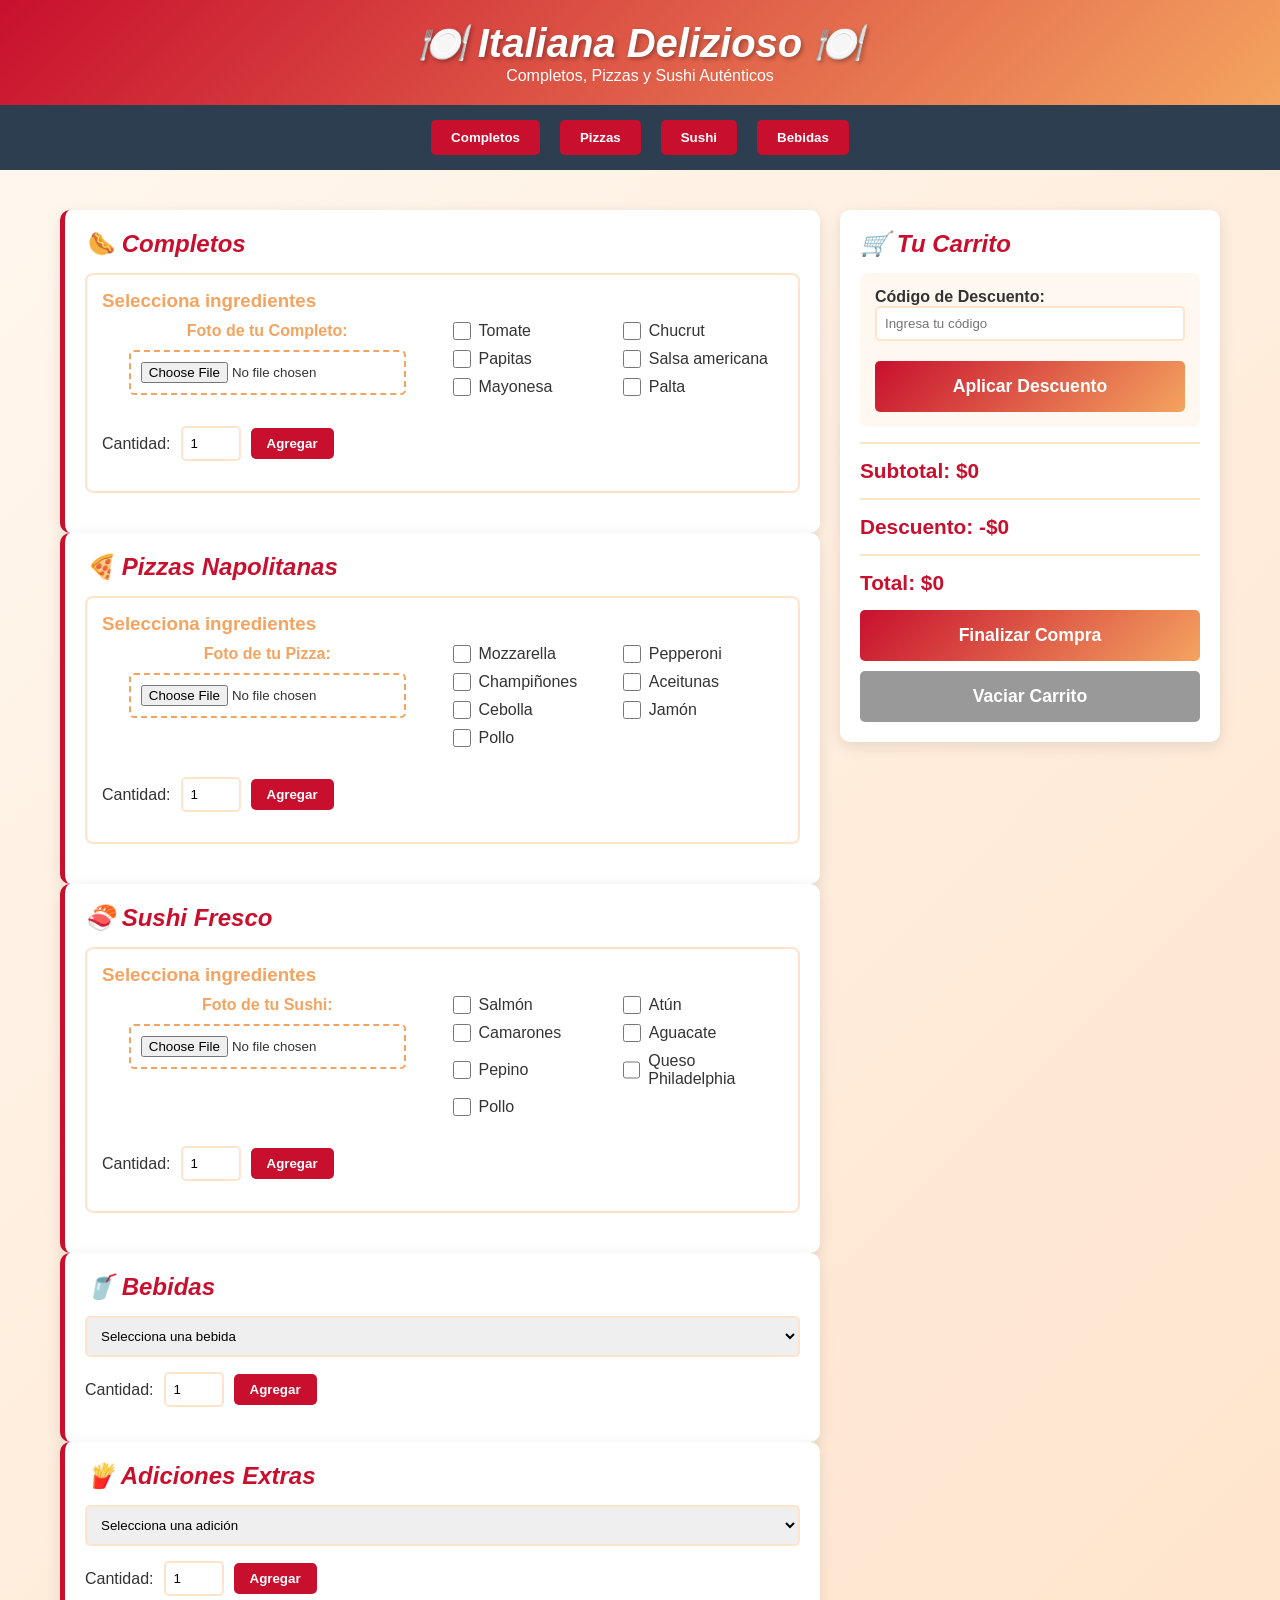
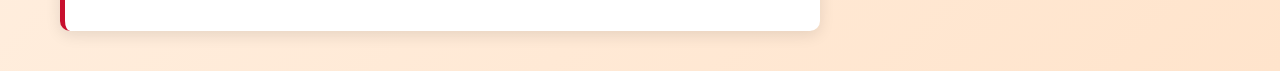
==== index.html @ aeb4a80a "agregue imagenes" ====
<!DOCTYPE html>
<html lang="es">
<head>
    <meta charset="UTF-8">
    <meta name="viewport" content="width=device-width, initial-scale=1.0">
    <title>La Triple Tentación - Completos, Pizzas y Sushi</title>
    <style>
        * {
            margin: 0;
            padding: 0;
            box-sizing: border-box;
        }
        body {
            font-family: 'Segoe UI', Tahoma, Geneva, Verdana, sans-serif;
            background: linear-gradient(135deg, #fff8f0 0%, #ffe4cc 100%);
            color: #333;
        }
        header {
            background: linear-gradient(135deg, #c8102e 0%, #f4a460 100%);
            padding: 20px;
            color: white;
            text-align: center;
            box-shadow: 0 4px 6px rgba(0,0,0,0.1);
        }
        header h1 {
            font-size: 2.5em;
            font-style: italic;
            text-shadow: 2px 2px 4px rgba(0,0,0,0.3);
        }
        nav {
            background: #2c3e50;
            padding: 15px;
            display: flex;
            justify-content: center;
            gap: 20px;
            flex-wrap: wrap;
        }
        nav button {
            background: #c8102e;
            color: white;
            border: none;
            padding: 10px 20px;
            border-radius: 5px;
            cursor: pointer;
            font-weight: bold;
            transition: all 0.3s;
        }
        nav button:hover {
            background: #f4a460;
            transform: scale(1.05);
        }
        main {
            display: grid;
            grid-template-columns: 2fr 1fr;
            max-width: 1200px;
            margin: 20px auto;
            gap: 20px;
            padding: 20px;
        }
        .section {
            background: white;
            border-radius: 10px;
            padding: 20px;
            box-shadow: 0 4px 15px rgba(0,0,0,0.1);
            border-left: 5px solid #c8102e;
        }
        .section h2 {
            color: #c8102e;
            margin-bottom: 15px;
            font-style: italic;
        }
        .product-group {
            margin-bottom: 20px;
            border: 2px solid #ffe4cc;
            padding: 15px;
            border-radius: 8px;
        }
        .product-group h3 {
            color: #f4a460;
            margin-bottom: 10px;
        }
        .product-content {
            display: grid;
            grid-template-columns: 1fr 1fr;
            gap: 20px;
            align-items: start;
            margin-bottom: 15px;
        }
        .product-photo {
            display: flex;
            flex-direction: column;
            align-items: center;
            gap: 10px;
        }
        .product-photo input[type="file"] {
            padding: 10px;
            border: 2px dashed #f4a460;
            border-radius: 5px;
            cursor: pointer;
        }
        .product-photo img {
            max-width: 100%;
            height: auto;
            border-radius: 8px;
            border: 2px solid #ffe4cc;
            display: none;
        }
        .product-photo img.preview-active {
            display: block;
        }
        .product-details {
            display: flex;
            flex-direction: column;
            gap: 15px;
        }
        .ingredients {
            display: grid;
            grid-template-columns: repeat(auto-fit, minmax(150px, 1fr));
            gap: 10px;
            margin-bottom: 15px;
        }
        .ingredient-item {
            display: flex;
            align-items: center;
            gap: 8px;
        }
        .ingredient-item input[type="checkbox"] {
            cursor: pointer;
            width: 18px;
            height: 18px;
        }
        .quantity-group {
            display: flex;
            align-items: center;
            gap: 10px;
            margin-bottom: 15px;
        }
        .quantity-group input {
            width: 60px;
            padding: 8px;
            border: 2px solid #ffe4cc;
            border-radius: 5px;
        }
        .quantity-group button {
            background: #c8102e;
            color: white;
            border: none;
            padding: 8px 16px;
            border-radius: 5px;
            cursor: pointer;
            font-weight: bold;
            transition: all 0.3s;
        }
        .quantity-group button:hover {
            background: #f4a460;
        }
        .cart {
            background: white;
            border-radius: 10px;
            padding: 20px;
            box-shadow: 0 4px 15px rgba(0,0,0,0.1);
            height: fit-content;
            position: sticky;
            top: 20px;
        }
        .cart h2 {
            color: #c8102e;
            margin-bottom: 15px;
            font-style: italic;
        }
        .cart-item {
            background: #f9f9f9;
            padding: 10px;
            margin-bottom: 10px;
            border-radius: 5px;
            border-left: 3px solid #f4a460;
            display: flex;
            justify-content: space-between;
            align-items: center;
        }
        .cart-total {
            font-size: 1.3em;
            font-weight: bold;
            color: #c8102e;
            margin: 15px 0;
            padding-top: 15px;
            border-top: 2px solid #ffe4cc;
        }
        .discount-section {
            background: #fff8f0;
            padding: 15px;
            border-radius: 8px;
            margin-bottom: 15px;
        }
        .discount-section input {
            width: 100%;
            padding: 8px;
            border: 2px solid #ffe4cc;
            border-radius: 5px;
            margin-bottom: 10px;
        }
        .beverage-select, .addon-select {
            width: 100%;
            padding: 10px;
            border: 2px solid #ffe4cc;
            border-radius: 5px;
            margin-bottom: 15px;
            cursor: pointer;
        }
        .checkout-btn {
            width: 100%;
            background: linear-gradient(135deg, #c8102e 0%, #f4a460 100%);
            color: white;
            border: none;
            padding: 15px;
            border-radius: 5px;
            font-size: 1.1em;
            font-weight: bold;
            cursor: pointer;
            transition: all 0.3s;
        }
        .checkout-btn:hover {
            transform: translateY(-2px);
            box-shadow: 0 6px 15px rgba(200, 16, 46, 0.3);
        }
        @media (max-width: 768px) {
            main {
                grid-template-columns: 1fr;
            }
            .cart {
                position: static;
            }
            header h1 {
                font-size: 1.8em;
            }
        }
    </style>
</head>
<body>
    <header>
        <h1>🍽️ Italiana Delizioso 🍽️</h1>
        <p>Completos, Pizzas y Sushi Auténticos</p>
    </header>

    <nav>
        <button onclick="scrollToSection('completos')">Completos</button>
        <button onclick="scrollToSection('pizzas')">Pizzas</button>
        <button onclick="scrollToSection('sushi')">Sushi</button>
        <button onclick="scrollToSection('bebidas')">Bebidas</button>
    </nav>

    <main>
        <div>
            <!-- COMPLETOS -->
            <div class="section" id="completos">
                <h2>🌭 Completos </h2>
                <div class="product-group">
                    <h3>Selecciona ingredientes</h3>
                    <div class="product-content">
                        <div class="product-photo">
                            <label for="photoCompletos" style="font-weight: bold; color: #f4a460;">Foto de tu Completo:</label>
                            <input type="file" id="photoCompletos" accept="image/*" onchange="previewImage(this, 'previewCompletos')">
                            <img id="previewCompletos" alt="Foto del completo">
                        </div>
                        <div class="product-details">
                            <div class="ingredients">
                                <label class="ingredient-item"><input type="checkbox"> Tomate</label>
                                <label class="ingredient-item"><input type="checkbox"> Chucrut</label>
                                <label class="ingredient-item"><input type="checkbox"> Papitas</label>
                                <label class="ingredient-item"><input type="checkbox"> Salsa americana</label>
                                <label class="ingredient-item"><input type="checkbox"> Mayonesa</label>
                                <label class="ingredient-item"><input type="checkbox"> Palta</label>
                            </div>
                        </div>
                    </div>
                    <div class="quantity-group">
                        <label>Cantidad:</label>
                        <input type="number" value="1" min="1">
                        <button onclick="addToCart('Completos')">Agregar</button>
                    </div>
                </div>
            </div>

            <!-- PIZZAS -->
            <div class="section" id="pizzas">
                <h2>🍕 Pizzas Napolitanas</h2>
                <div class="product-group">
                    <h3>Selecciona ingredientes</h3>
                    <div class="product-content">
                        <div class="product-photo">
                            <label for="photoPizzas" style="font-weight: bold; color: #f4a460;">Foto de tu Pizza:</label>
                            <input type="file" id="photoPizzas" accept="image/*" onchange="previewImage(this, 'previewPizzas')">
                            <img id="previewPizzas" alt="Foto de la pizza">
                        </div>
                        <div class="product-details">
                            <div class="ingredients">
                                <label class="ingredient-item"><input type="checkbox"> Mozzarella</label>
                                <label class="ingredient-item"><input type="checkbox"> Pepperoni</label>
                                <label class="ingredient-item"><input type="checkbox"> Champiñones</label>
                                <label class="ingredient-item"><input type="checkbox"> Aceitunas</label>
                                <label class="ingredient-item"><input type="checkbox"> Cebolla</label>
                                <label class="ingredient-item"><input type="checkbox"> Jamón</label>
                                <label class="ingredient-item"><input type="checkbox"> Pollo</label>
                            </div>
                        </div>
                    </div>
                    <div class="quantity-group">
                        <label>Cantidad:</label>
                        <input type="number" value="1" min="1">
                        <button onclick="addToCart('Pizzas')">Agregar</button>
                    </div>
                </div>
            </div>

            <!-- SUSHI -->
            <div class="section" id="sushi">
                <h2>🍣 Sushi Fresco</h2>
                <div class="product-group">
                    <h3>Selecciona ingredientes</h3>
                    <div class="product-content">
                        <div class="product-photo">
                            <label for="photoSushi" style="font-weight: bold; color: #f4a460;">Foto de tu Sushi:</label>
                            <input type="file" id="photoSushi" accept="image/*" onchange="previewImage(this, 'previewSushi')">
                            <img id="previewSushi" alt="Foto del sushi">
                        </div>
                        <div class="product-details">
                            <div class="ingredients">
                                <label class="ingredient-item"><input type="checkbox"> Salmón</label>
                                <label class="ingredient-item"><input type="checkbox"> Atún</label>
                                <label class="ingredient-item"><input type="checkbox"> Camarones</label>
                                <label class="ingredient-item"><input type="checkbox"> Aguacate</label>
                                <label class="ingredient-item"><input type="checkbox"> Pepino</label>
                                <label class="ingredient-item"><input type="checkbox"> Queso Philadelphia</label>
                                <label class="ingredient-item"><input type="checkbox"> Pollo</label>
                            </div>
                        </div>
                    </div>
                    <div class="quantity-group">
                        <label>Cantidad:</label>
                        <input type="number" value="1" min="1">
                        <button onclick="addToCart('Sushi')">Agregar</button>
                    </div>
                </div>
            </div>

            <!-- BEBIDAS -->
            <div class="section" id="bebidas">
                <h2>🥤 Bebidas</h2>
                <select class="beverage-select" id="beverageSelect">
                    <option value="">Selecciona una bebida</option>
                    <option value="Coca Cola - $2.000">Coca Cola - $2.000</option>
                    <option value="Sprite - $2.000">Sprite - $2.000</option>
                    <option value="Fanta - $2.000">Fanta - $2.000</option>
                    <option value="Jugo Natural - $3.000">Jugo Natural - $3.000</option>
                    <option value="Agua - $1.000">Agua - $1.000</option>
                </select>
                <div class="quantity-group">
                    <label>Cantidad:</label>
                    <input type="number" id="beverageQty" value="1" min="1">
                    <button onclick="addBeverage()">Agregar</button>
                </div>
            </div>

            <!-- ADICIONES -->
            <div class="section">
                <h2>🍟 Adiciones Extras</h2>
                <select class="addon-select" id="addonSelect">
                    <option value="">Selecciona una adición</option>
                    <option value="Papas Fritas - $3.000">Papas Fritas - $3.000</option>
                    <option value="Empanadas de Coctel - $4.000">Empanadas de Coctel - $4.000</option>
                    <option value="Palitos de Ajo - $2.500">Palitos de Ajo - $2.500</option>
                </select>
                <div class="quantity-group">
                    <label>Cantidad:</label>
                    <input type="number" id="addonQty" value="1" min="1">
                    <button onclick="addAddon()">Agregar</button>
                </div>
            </div>
        </div>

        <!-- CARRITO -->
        <aside class="cart">
            <h2>🛒 Tu Carrito</h2>
            <div id="cartItems"></div>
            
            <div class="discount-section">
                <label><strong>Código de Descuento:</strong></label>
                <input type="text" id="discountCode" placeholder="Ingresa tu código">
                <button class="checkout-btn" onclick="applyDiscount()" style="margin-top: 10px;">Aplicar Descuento</button>
            </div>

            <div class="cart-total">
                Subtotal: $<span id="subtotal">0</span>
            </div>
            <div class="cart-total">
                Descuento: -$<span id="discount">0</span>
            </div>
            <div class="cart-total">
                Total: $<span id="total">0</span>
            </div>

            <button class="checkout-btn" onclick="checkout()">Finalizar Compra</button>
            <button class="checkout-btn" style="background: #999; margin-top: 10px;" onclick="clearCart()">Vaciar Carrito</button>
        </aside>
    </main>

    <script>
        let cart = [];
        let discountAmount = 0;

        const prices = {
            completos: { base: 3000, ingredient: 500 },
            pizzas: { base: 5000, ingredient: 800 },
            sushi: { base: 4000, ingredient: 600 }
        };

        function addToCart(product) {
            const section = document.getElementById(product.toLowerCase());
            const checkboxes = section.querySelectorAll('input[type="checkbox"]:checked');
            const ingredients = Array.from(checkboxes).map(cb => cb.parentElement.textContent.trim());
            const qtyInput = section.querySelector('input[type="number"]');
            const qty = parseInt(qtyInput.value);
            
            if (ingredients.length === 0) {
                alert('Selecciona al menos un ingrediente');
                return;
            }
            
            const priceData = prices[product.toLowerCase()];
            const ingredientCost = ingredients.length * priceData.ingredient;
            const totalPrice = (priceData.base + ingredientCost) * qty;
            
            cart.push({ 
                name: product, 
                ingredients: ingredients, 
                qty: qty, 
                price: totalPrice 
            });
            
            alert(product + ' agregado al carrito');
            updateCart();
        }
            alert(product + ' agregado al carrito');
            updateCart();
        

        function addBeverage() {
            const beverage = document.getElementById('beverageSelect').value;
            const qty = parseInt(document.getElementById('beverageQty').value);
            if (beverage) {
                const [name, priceStr] = beverage.split(' - $');
                const price = parseInt(priceStr.replace('.', ''));
                cart.push({ name: name, qty: qty, price: price * qty });
            }
            updateCart();
        }

        function addAddon() {
            const addon = document.getElementById('addonSelect').value;
            const qty = parseInt(document.getElementById('addonQty').value);
            if (addon) {
                const [name, priceStr] = addon.split(' - $');
                const price = parseInt(priceStr.replace('.', ''));
                cart.push({ name: name, qty: qty, price: price * qty });
            }
            updateCart();
        }

        function updateCart() {
            const cartDiv = document.getElementById('cartItems');
            cartDiv.innerHTML = cart.map((item, i) => {
                let displayName = item.name;
                if (item.ingredients) {
                    displayName += ` (${item.ingredients.join(', ')})`;
                }
                return `<div class="cart-item"><span>${displayName} x${item.qty} - $${item.price.toLocaleString()}</span><button onclick="removeFromCart(${i})">✕</button></div>`;
            }).join('');
            updateTotal();
        }

        function removeFromCart(index) {
            cart.splice(index, 1);
            updateCart();
        }

        function updateTotal() {
            const subtotal = cart.reduce((sum, item) => sum + item.price, 0);
            document.getElementById('subtotal').textContent = subtotal.toLocaleString();
            document.getElementById('total').textContent = (subtotal - discountAmount).toLocaleString();
        }

        function applyDiscount() {
            const code = document.getElementById('discountCode').value;
            discountAmount = code === 'ITALIA10' ? 5000 : code === 'PIZZA20' ? 10000 : 0;
            document.getElementById('discount').textContent = discountAmount;
            updateTotal();
        }

        function checkout() {
            alert('¡Gracias por tu compra! Tu pedido será entregado pronto. 🍽️');
            clearCart();
        }

        function clearCart() {
            cart = [];
            discountAmount = 0;
            updateCart();
            document.getElementById('discountCode').value = '';
            document.getElementById('discount').textContent = '0';
        }

        function scrollToSection(id) {
            document.getElementById(id).scrollIntoView({ behavior: 'smooth' });
        }

        function previewImage(input, previewId) {
            if (input.files && input.files[0]) {
                const reader = new FileReader();
                reader.onload = function(e) {
                    const previewImg = document.getElementById(previewId);
                    previewImg.src = e.target.result;
                    previewImg.classList.add('preview-active');
                };
                reader.readAsDataURL(input.files[0]);
            }
        }
    </script>
</body>
</html>
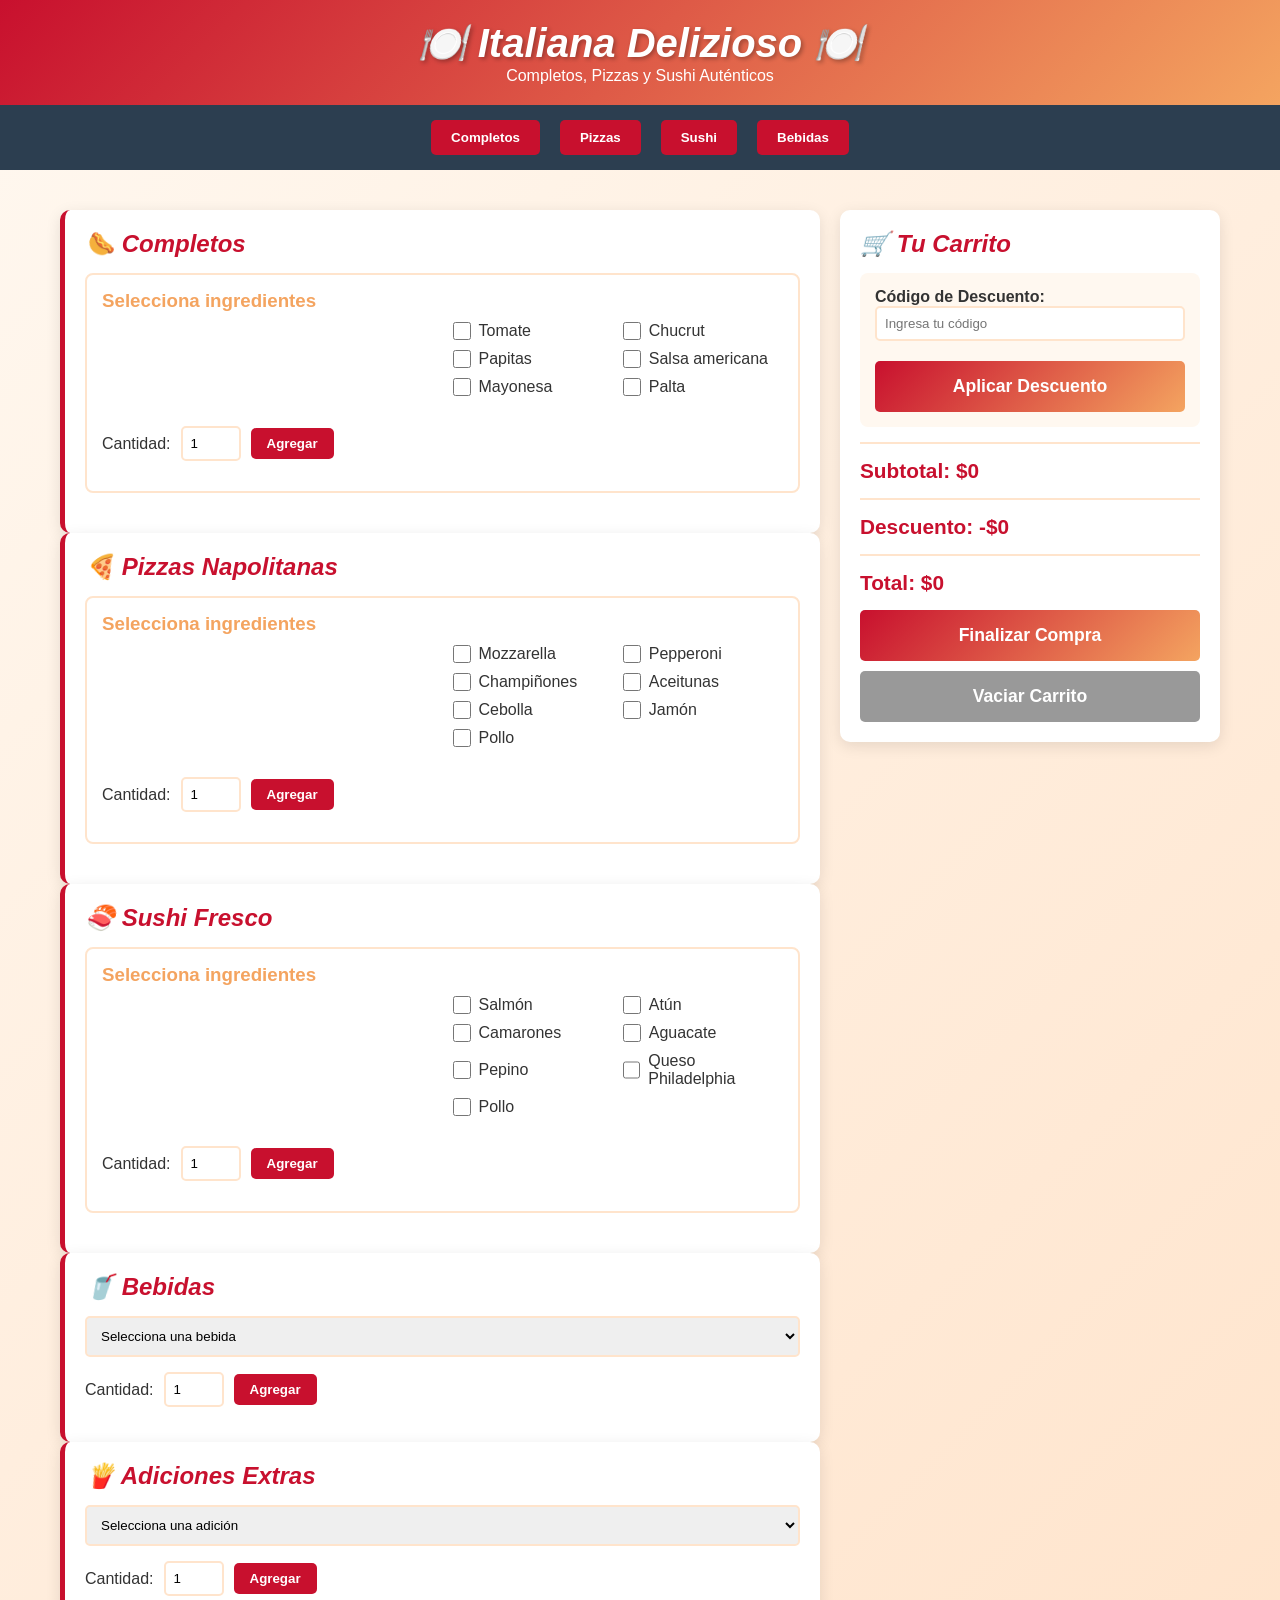
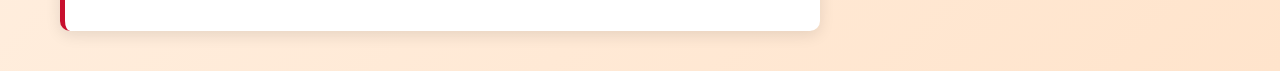
==== commit 51661000: "edite para las imagenes de los productos y para el diseño responsive del sitio web." ====
--- a/index.html
+++ b/index.html
@@ -4,237 +4,8 @@
     <meta charset="UTF-8">
     <meta name="viewport" content="width=device-width, initial-scale=1.0">
     <title>La Triple Tentación - Completos, Pizzas y Sushi</title>
-    <style>
-        * {
-            margin: 0;
-            padding: 0;
-            box-sizing: border-box;
-        }
-        body {
-            font-family: 'Segoe UI', Tahoma, Geneva, Verdana, sans-serif;
-            background: linear-gradient(135deg, #fff8f0 0%, #ffe4cc 100%);
-            color: #333;
-        }
-        header {
-            background: linear-gradient(135deg, #c8102e 0%, #f4a460 100%);
-            padding: 20px;
-            color: white;
-            text-align: center;
-            box-shadow: 0 4px 6px rgba(0,0,0,0.1);
-        }
-        header h1 {
-            font-size: 2.5em;
-            font-style: italic;
-            text-shadow: 2px 2px 4px rgba(0,0,0,0.3);
-        }
-        nav {
-            background: #2c3e50;
-            padding: 15px;
-            display: flex;
-            justify-content: center;
-            gap: 20px;
-            flex-wrap: wrap;
-        }
-        nav button {
-            background: #c8102e;
-            color: white;
-            border: none;
-            padding: 10px 20px;
-            border-radius: 5px;
-            cursor: pointer;
-            font-weight: bold;
-            transition: all 0.3s;
-        }
-        nav button:hover {
-            background: #f4a460;
-            transform: scale(1.05);
-        }
-        main {
-            display: grid;
-            grid-template-columns: 2fr 1fr;
-            max-width: 1200px;
-            margin: 20px auto;
-            gap: 20px;
-            padding: 20px;
-        }
-        .section {
-            background: white;
-            border-radius: 10px;
-            padding: 20px;
-            box-shadow: 0 4px 15px rgba(0,0,0,0.1);
-            border-left: 5px solid #c8102e;
-        }
-        .section h2 {
-            color: #c8102e;
-            margin-bottom: 15px;
-            font-style: italic;
-        }
-        .product-group {
-            margin-bottom: 20px;
-            border: 2px solid #ffe4cc;
-            padding: 15px;
-            border-radius: 8px;
-        }
-        .product-group h3 {
-            color: #f4a460;
-            margin-bottom: 10px;
-        }
-        .product-content {
-            display: grid;
-            grid-template-columns: 1fr 1fr;
-            gap: 20px;
-            align-items: start;
-            margin-bottom: 15px;
-        }
-        .product-photo {
-            display: flex;
-            flex-direction: column;
-            align-items: center;
-            gap: 10px;
-        }
-        .product-photo input[type="file"] {
-            padding: 10px;
-            border: 2px dashed #f4a460;
-            border-radius: 5px;
-            cursor: pointer;
-        }
-        .product-photo img {
-            max-width: 100%;
-            height: auto;
-            border-radius: 8px;
-            border: 2px solid #ffe4cc;
-            display: none;
-        }
-        .product-photo img.preview-active {
-            display: block;
-        }
-        .product-details {
-            display: flex;
-            flex-direction: column;
-            gap: 15px;
-        }
-        .ingredients {
-            display: grid;
-            grid-template-columns: repeat(auto-fit, minmax(150px, 1fr));
-            gap: 10px;
-            margin-bottom: 15px;
-        }
-        .ingredient-item {
-            display: flex;
-            align-items: center;
-            gap: 8px;
-        }
-        .ingredient-item input[type="checkbox"] {
-            cursor: pointer;
-            width: 18px;
-            height: 18px;
-        }
-        .quantity-group {
-            display: flex;
-            align-items: center;
-            gap: 10px;
-            margin-bottom: 15px;
-        }
-        .quantity-group input {
-            width: 60px;
-            padding: 8px;
-            border: 2px solid #ffe4cc;
-            border-radius: 5px;
-        }
-        .quantity-group button {
-            background: #c8102e;
-            color: white;
-            border: none;
-            padding: 8px 16px;
-            border-radius: 5px;
-            cursor: pointer;
-            font-weight: bold;
-            transition: all 0.3s;
-        }
-        .quantity-group button:hover {
-            background: #f4a460;
-        }
-        .cart {
-            background: white;
-            border-radius: 10px;
-            padding: 20px;
-            box-shadow: 0 4px 15px rgba(0,0,0,0.1);
-            height: fit-content;
-            position: sticky;
-            top: 20px;
-        }
-        .cart h2 {
-            color: #c8102e;
-            margin-bottom: 15px;
-            font-style: italic;
-        }
-        .cart-item {
-            background: #f9f9f9;
-            padding: 10px;
-            margin-bottom: 10px;
-            border-radius: 5px;
-            border-left: 3px solid #f4a460;
-            display: flex;
-            justify-content: space-between;
-            align-items: center;
-        }
-        .cart-total {
-            font-size: 1.3em;
-            font-weight: bold;
-            color: #c8102e;
-            margin: 15px 0;
-            padding-top: 15px;
-            border-top: 2px solid #ffe4cc;
-        }
-        .discount-section {
-            background: #fff8f0;
-            padding: 15px;
-            border-radius: 8px;
-            margin-bottom: 15px;
-        }
-        .discount-section input {
-            width: 100%;
-            padding: 8px;
-            border: 2px solid #ffe4cc;
-            border-radius: 5px;
-            margin-bottom: 10px;
-        }
-        .beverage-select, .addon-select {
-            width: 100%;
-            padding: 10px;
-            border: 2px solid #ffe4cc;
-            border-radius: 5px;
-            margin-bottom: 15px;
-            cursor: pointer;
-        }
-        .checkout-btn {
-            width: 100%;
-            background: linear-gradient(135deg, #c8102e 0%, #f4a460 100%);
-            color: white;
-            border: none;
-            padding: 15px;
-            border-radius: 5px;
-            font-size: 1.1em;
-            font-weight: bold;
-            cursor: pointer;
-            transition: all 0.3s;
-        }
-        .checkout-btn:hover {
-            transform: translateY(-2px);
-            box-shadow: 0 6px 15px rgba(200, 16, 46, 0.3);
-        }
-        @media (max-width: 768px) {
-            main {
-                grid-template-columns: 1fr;
-            }
-            .cart {
-                position: static;
-            }
-            header h1 {
-                font-size: 1.8em;
-            }
-        }
-    </style>
+    <link rel="stylesheet" href="css/estilo1.css">
+    <link type="icon" href="img/pizza-steve.ico" rel="icon">
 </head>
 <body>
     <header>
@@ -258,9 +29,7 @@
                     <h3>Selecciona ingredientes</h3>
                     <div class="product-content">
                         <div class="product-photo">
-                            <label for="photoCompletos" style="font-weight: bold; color: #f4a460;">Foto de tu Completo:</label>
-                            <input type="file" id="photoCompletos" accept="image/*" onchange="previewImage(this, 'previewCompletos')">
-                            <img id="previewCompletos" alt="Foto del completo">
+                            <img src="img/completos.jpg" alt="Foto del completo">
                         </div>
                         <div class="product-details">
                             <div class="ingredients">
@@ -288,9 +57,7 @@
                     <h3>Selecciona ingredientes</h3>
                     <div class="product-content">
                         <div class="product-photo">
-                            <label for="photoPizzas" style="font-weight: bold; color: #f4a460;">Foto de tu Pizza:</label>
-                            <input type="file" id="photoPizzas" accept="image/*" onchange="previewImage(this, 'previewPizzas')">
-                            <img id="previewPizzas" alt="Foto de la pizza">
+                            <img src="img/pizzas.jpg" alt="Foto de la pizza">
                         </div>
                         <div class="product-details">
                             <div class="ingredients">
@@ -319,9 +86,7 @@
                     <h3>Selecciona ingredientes</h3>
                     <div class="product-content">
                         <div class="product-photo">
-                            <label for="photoSushi" style="font-weight: bold; color: #f4a460;">Foto de tu Sushi:</label>
-                            <input type="file" id="photoSushi" accept="image/*" onchange="previewImage(this, 'previewSushi')">
-                            <img id="previewSushi" alt="Foto del sushi">
+                            <img src="img/sushis.jpg" alt="Foto del sushi">
                         </div>
                         <div class="product-details">
                             <div class="ingredients">
@@ -512,18 +277,6 @@
         function scrollToSection(id) {
             document.getElementById(id).scrollIntoView({ behavior: 'smooth' });
         }
-
-        function previewImage(input, previewId) {
-            if (input.files && input.files[0]) {
-                const reader = new FileReader();
-                reader.onload = function(e) {
-                    const previewImg = document.getElementById(previewId);
-                    previewImg.src = e.target.result;
-                    previewImg.classList.add('preview-active');
-                };
-                reader.readAsDataURL(input.files[0]);
-            }
-        }
     </script>
 </body>
 </html>
--- a/css/estilo1.css
+++ b/css/estilo1.css
@@ -0,0 +1,230 @@
+
+* {
+margin: 0;
+padding: 0;
+box-sizing: border-box;
+}
+body {
+font-family: 'Segoe UI', Tahoma, Geneva, Verdana, sans-serif;
+background: linear-gradient(135deg, #fff8f0 0%, #ffe4cc 100%);
+color: #333;
+}
+header {
+background: linear-gradient(135deg, #c8102e 0%, #f4a460 100%);
+padding: 20px;
+color: white;
+text-align: center;
+box-shadow: 0 4px 6px rgba(0,0,0,0.1);
+}
+header h1 {
+font-size: 2.5em;
+font-style: italic;
+text-shadow: 2px 2px 4px rgba(0,0,0,0.3);
+}
+nav {
+background: #2c3e50;
+padding: 15px;
+display: flex;
+justify-content: center;
+gap: 20px;
+flex-wrap: wrap;
+}
+nav button {
+background: #c8102e;
+color: white;
+border: none;
+padding: 10px 20px;
+border-radius: 5px;
+cursor: pointer;
+font-weight: bold;
+transition: all 0.3s;
+}
+nav button:hover {
+background: #f4a460;
+transform: scale(1.05);
+}
+main {
+display: grid;
+grid-template-columns: 2fr 1fr;
+max-width: 1200px;
+margin: 20px auto;
+gap: 20px;
+padding: 20px;
+}
+.section {
+background: white;
+border-radius: 10px;
+padding: 20px;
+box-shadow: 0 4px 15px rgba(0,0,0,0.1);
+border-left: 5px solid #c8102e;
+}
+.section h2 {
+color: #c8102e;
+margin-bottom: 15px;
+font-style: italic;
+}
+.product-group {
+margin-bottom: 20px;
+border: 2px solid #ffe4cc;
+padding: 15px;
+border-radius: 8px;
+}
+.product-group h3 {
+color: #f4a460;
+margin-bottom: 10px;
+}
+.product-content {
+display: grid;
+grid-template-columns: 1fr 1fr;
+gap: 20px;
+align-items: start;
+margin-bottom: 15px;
+}
+.product-photo {
+display: flex;
+flex-direction: column;
+align-items: center;
+gap: 10px;
+}
+.product-photo input[type="file"] {
+padding: 10px;
+border: 2px dashed #f4a460;
+border-radius: 5px;
+cursor: pointer;
+}
+.product-photo img {
+max-width: 100%;
+height: auto;
+border-radius: 8px;
+border: 2px solid #ffe4cc;
+display: none;
+}
+.product-photo img.preview-active {
+display: block;
+}
+.product-details {
+display: flex;
+flex-direction: column;
+gap: 15px;
+}
+.ingredients {
+display: grid;
+grid-template-columns: repeat(auto-fit, minmax(150px, 1fr));
+gap: 10px;
+margin-bottom: 15px;
+}
+.ingredient-item {
+display: flex;
+align-items: center;
+gap: 8px;
+}
+.ingredient-item input[type="checkbox"] {
+cursor: pointer;
+width: 18px;
+height: 18px;
+}
+.quantity-group {
+display: flex;
+align-items: center;
+gap: 10px;
+margin-bottom: 15px;
+}
+.quantity-group input {
+width: 60px;
+padding: 8px;
+border: 2px solid #ffe4cc;
+border-radius: 5px;
+}
+.quantity-group button {
+background: #c8102e;
+color: white;
+border: none;
+padding: 8px 16px;
+border-radius: 5px;
+cursor: pointer;
+font-weight: bold;
+transition: all 0.3s;
+}
+.quantity-group button:hover {
+background: #f4a460;
+}
+.cart {
+background: white;
+border-radius: 10px;
+padding: 20px;
+box-shadow: 0 4px 15px rgba(0,0,0,0.1);
+height: fit-content;
+position: sticky;
+top: 20px;
+}
+.cart h2 {
+color: #c8102e;
+margin-bottom: 15px;
+font-style: italic;
+}
+.cart-item {
+background: #f9f9f9;
+padding: 10px;
+margin-bottom: 10px;
+border-radius: 5px;
+border-left: 3px solid #f4a460;
+display: flex;
+justify-content: space-between;
+align-items: center;
+}
+.cart-total {
+font-size: 1.3em;
+font-weight: bold;
+color: #c8102e;
+margin: 15px 0;
+padding-top: 15px;
+border-top: 2px solid #ffe4cc;
+}
+.discount-section {
+background: #fff8f0;
+padding: 15px;
+border-radius: 8px;
+margin-bottom: 15px;
+}
+.discount-section input {
+width: 100%;
+padding: 8px;
+border: 2px solid #ffe4cc;
+border-radius: 5px;
+margin-bottom: 10px;
+}
+.beverage-select, .addon-select {
+width: 100%;
+padding: 10px;
+border: 2px solid #ffe4cc;
+border-radius: 5px;
+margin-bottom: 15px;
+cursor: pointer;
+}
+.checkout-btn {
+width: 100%;
+background: linear-gradient(135deg, #c8102e 0%, #f4a460 100%);
+color: white;
+border: none;
+padding: 15px;
+border-radius: 5px;
+font-size: 1.1em;
+font-weight: bold;
+cursor: pointer;
+transition: all 0.3s;
+}
+.checkout-btn:hover {
+transform: translateY(-2px);
+box-shadow: 0 6px 15px rgba(200, 16, 46, 0.3);
+}
+@media (max-width: 768px) {
+main {
+grid-template-columns: 1fr;
+}
+.cart {
+position: static;
+}
+header h1 {
+font-size: 1.8em;
+}
+}
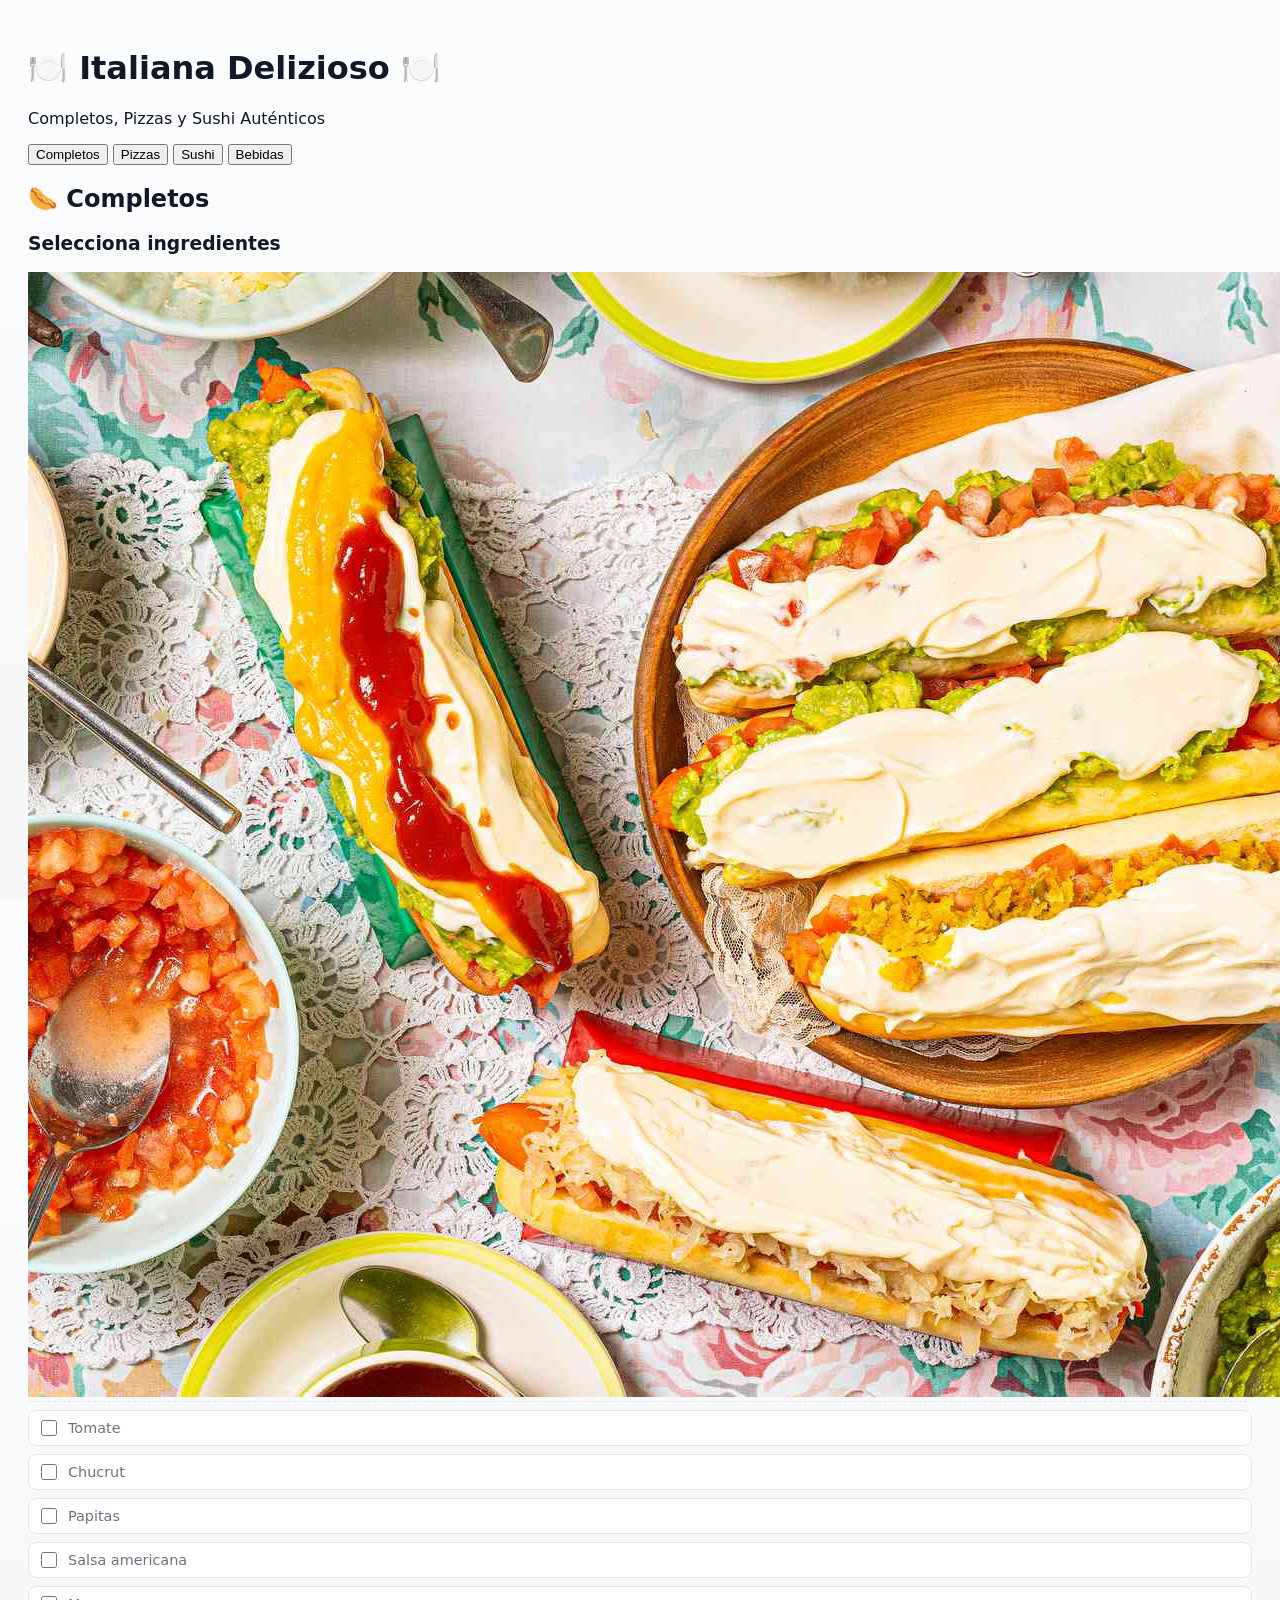
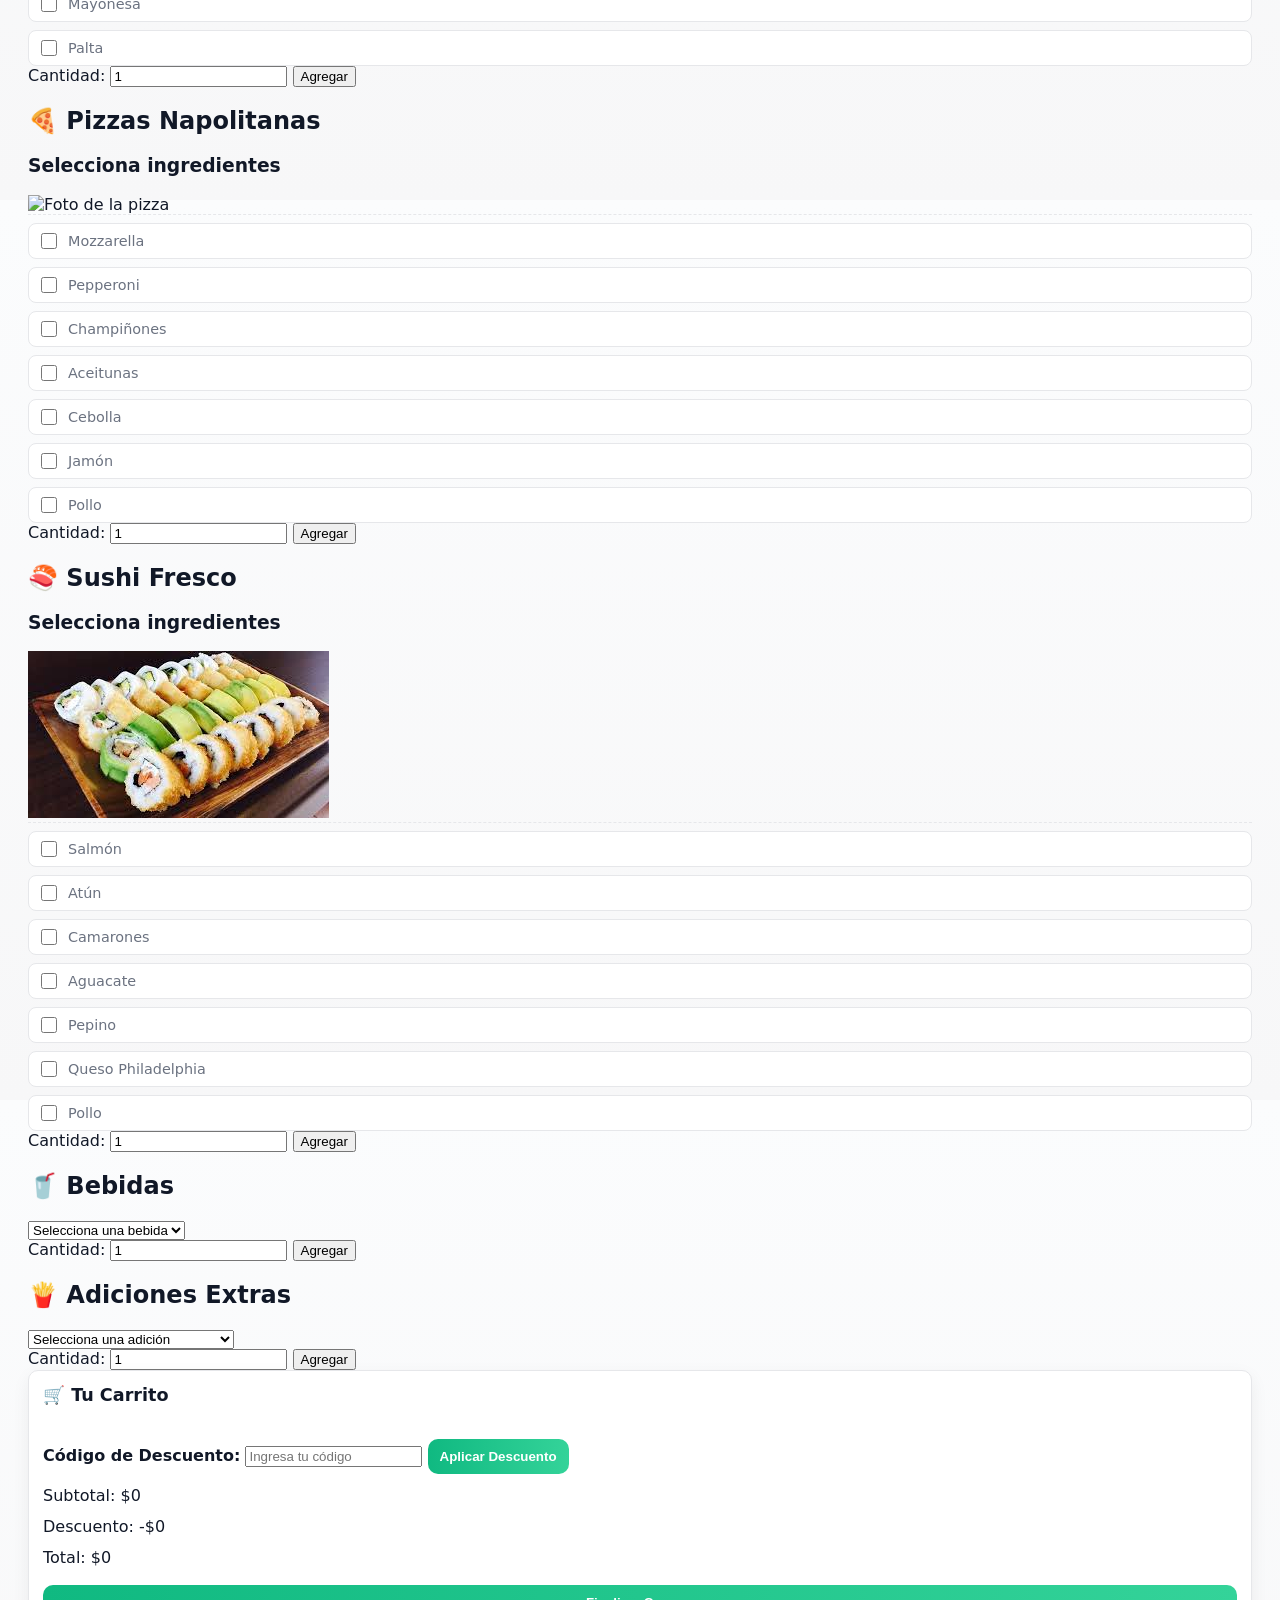
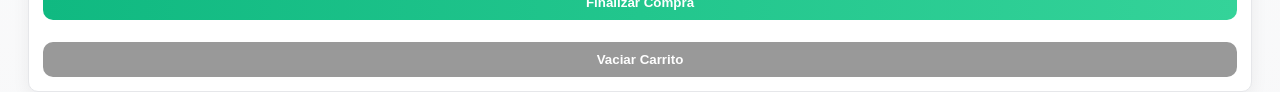
==== commit 6cba84a7: "estilo 2" ====
--- a/index.html
+++ b/index.html
@@ -4,7 +4,7 @@
     <meta charset="UTF-8">
     <meta name="viewport" content="width=device-width, initial-scale=1.0">
     <title>La Triple Tentación - Completos, Pizzas y Sushi</title>
-    <link rel="stylesheet" href="css/estilo1.css">
+    <link rel="stylesheet" href="css/estilo2.css">
     <link type="icon" href="img/pizza-steve.ico" rel="icon">
 </head>
 <body>
--- a/css/estilo2.css
+++ b/css/estilo2.css
@@ -0,0 +1,333 @@
+/* /t:/trabajo/css/estilo2.css
+    Estilos para página de venta: completos, sushi, pizzas.
+    Incluye: tarjetas de producto con cuadro de imagen (se puede usar background-image desde el código fuente),
+    selección de ingredientes, sección de extras (bebidas, papas, empanadas, palitos),
+    carrito de compras y total.
+*/
+
+/* Variables */
+:root{
+  --bg:#f7f7f8;
+  --card:#ffffff;
+  --muted:#6b7280;
+  --accent:#ef4444; /* color principal */
+  --accent-2:#10b981;
+  --border: #e6e7ea;
+  --shadow: 0 6px 18px rgba(15,23,42,0.06);
+  --radius:10px;
+  --max-width:1200px;
+  --gap:18px;
+  --font: "Inter", system-ui, -apple-system, "Segoe UI", Roboto, "Helvetica Neue", Arial;
+}
+
+/* Base */
+*{box-sizing:border-box}
+html,body{height:100%}
+body{
+  margin:0;
+  font-family:var(--font);
+  background:linear-gradient(180deg,#fbfcfd 0%,var(--bg) 100%);
+  color:#111827;
+  -webkit-font-smoothing:antialiased;
+  -moz-osx-font-smoothing:grayscale;
+  padding:28px;
+}
+
+/* Layout */
+.container{
+  max-width:var(--max-width);
+  margin:0 auto;
+  display:grid;
+  grid-template-columns: 1fr 360px;
+  gap:var(--gap);
+  align-items:start;
+}
+
+/* Responsive: carrito abajo en móvil */
+@media (max-width:980px){
+  .container{grid-template-columns:1fr; padding:12px}
+}
+
+/* Main area: productos y extras */
+.main{
+  display:flex;
+  flex-direction:column;
+  gap:var(--gap);
+}
+
+/* Header / Título */
+.store-header{
+  display:flex;
+  justify-content:space-between;
+  align-items:center;
+  gap:12px;
+  padding:14px 18px;
+  background:var(--card);
+  border:1px solid var(--border);
+  border-radius:calc(var(--radius) - 2px);
+  box-shadow:var(--shadow);
+}
+.store-header h1{margin:0;font-size:1.25rem}
+.store-header p{margin:0;color:var(--muted);font-size:0.92rem}
+
+/* Sección de filtros / categorías */
+.categories{
+  display:flex;
+  gap:10px;
+  align-items:center;
+}
+.category-btn{
+  background:transparent;
+  border:1px solid var(--border);
+  padding:8px 12px;
+  border-radius:999px;
+  color:var(--muted);
+  cursor:pointer;
+  font-size:0.9rem;
+}
+.category-btn.active{
+  background:linear-gradient(90deg,var(--accent),#fb6b6b);
+  color:#fff;
+  border-color:transparent;
+  box-shadow:0 6px 18px rgba(239,68,68,0.12);
+}
+
+/* Grid de productos */
+.products-grid{
+  display:grid;
+  grid-template-columns: repeat(auto-fill,minmax(260px,1fr));
+  gap:16px;
+}
+
+/* Tarjeta producto */
+.product{
+  background:var(--card);
+  border:1px solid var(--border);
+  border-radius:var(--radius);
+  padding:12px;
+  display:flex;
+  flex-direction:column;
+  gap:10px;
+  box-shadow:var(--shadow);
+}
+
+/* Cuadro para imagen del producto
+    Añadir imagen desde el código fuente:
+    - Si usas <div class="image-box"></div> en HTML, define aquí:
+      .product.pizza .image-box { background-image: url('ruta/pizza.jpg'); }
+    - Si usas <img class="image-box-img">, se adaptará al contenedor.
+*/
+.image-box{
+  width:100%;
+  height:160px;
+  border-radius:8px;
+  background-color:#fafafa;
+  background-size:cover;
+  background-position:center;
+  border:1px dashed var(--border);
+  display:flex;
+  align-items:center;
+  justify-content:center;
+  overflow:hidden;
+}
+.image-box img{
+  width:100%;
+  height:100%;
+  object-fit:cover;
+  display:block;
+}
+
+/* Info del producto */
+.product-header{
+  display:flex;
+  justify-content:space-between;
+  align-items:center;
+  gap:10px;
+}
+.product-title{font-weight:600;font-size:1rem;margin:0}
+.product-price{font-weight:700;color:var(--accent)}
+.product-desc{color:var(--muted);font-size:0.9rem;margin:0}
+
+/* Selector de ingredientes */
+.ingredients{
+  display:flex;
+  flex-direction:column;
+  gap:8px;
+  border-top:1px dashed var(--border);
+  padding-top:8px;
+}
+.ingredient-list{
+  display:flex;
+  flex-wrap:wrap;
+  gap:8px;
+}
+.ingredient-item{
+  display:flex;
+  align-items:center;
+  gap:8px;
+  background:#fff;
+  border:1px solid var(--border);
+  padding:6px 8px;
+  border-radius:8px;
+  font-size:0.9rem;
+  color:var(--muted);
+}
+.ingredient-item input[type="checkbox"]{width:16px;height:16px}
+.ingredient-qty{
+  display:flex;
+  align-items:center;
+  gap:6px;
+}
+.qty-btn{
+  border:1px solid var(--border);
+  background:transparent;
+  padding:4px 8px;
+  border-radius:6px;
+  cursor:pointer;
+}
+.qty-display{min-width:20px;text-align:center}
+
+/* Acciones (agregar al carrito) */
+.product-actions{
+  display:flex;
+  justify-content:space-between;
+  align-items:center;
+  gap:10px;
+}
+.add-btn{
+  background:linear-gradient(90deg,var(--accent),#fb6b6b);
+  color:#fff;
+  border:none;
+  padding:8px 12px;
+  border-radius:8px;
+  cursor:pointer;
+  font-weight:600;
+}
+.small-btn{
+  background:transparent;
+  border:1px solid var(--border);
+  padding:8px 10px;
+  border-radius:8px;
+  cursor:pointer;
+}
+
+/* Extras: bebidas y acompañamientos */
+.extras{
+  background:var(--card);
+  border:1px solid var(--border);
+  padding:12px;
+  border-radius:var(--radius);
+  box-shadow:var(--shadow);
+  display:flex;
+  flex-direction:column;
+  gap:10px;
+}
+.extras h3{margin:0;font-size:1rem}
+.extras-grid{
+  display:grid;
+  grid-template-columns:repeat(auto-fill,minmax(140px,1fr));
+  gap:10px;
+}
+.extra-item{
+  display:flex;
+  flex-direction:column;
+  gap:6px;
+  padding:8px;
+  background:#fff;
+  border:1px solid var(--border);
+  border-radius:8px;
+  align-items:start;
+}
+.extra-item .price{color:var(--accent);font-weight:700}
+
+/* Carrito lateral */
+.cart{
+  position:relative;
+  background:var(--card);
+  border:1px solid var(--border);
+  border-radius:var(--radius);
+  padding:14px;
+  height:fit-content;
+  box-shadow:var(--shadow);
+  display:flex;
+  flex-direction:column;
+  gap:12px;
+}
+@media (max-width:980px){
+  .cart{position:static;order:99}
+}
+.cart h2{margin:0;font-size:1.1rem}
+.cart-items{display:flex;flex-direction:column;gap:10px;max-height:420px;overflow:auto;padding-right:6px}
+.cart-item{
+  display:flex;
+  gap:10px;
+  align-items:center;
+  border:1px solid var(--border);
+  padding:8px;
+  border-radius:8px;
+  background:#fff;
+}
+.cart-item .thumb{
+  width:56px;height:40px;border-radius:6px;background:#f3f4f6;background-size:cover;background-position:center;border:1px solid var(--border)
+}
+.cart-item .meta{flex:1;display:flex;flex-direction:column;gap:4px}
+.cart-item .meta .name{font-weight:600;font-size:0.95rem}
+.cart-item .meta .meta-sub{color:var(--muted);font-size:0.85rem}
+.cart-item .controls{display:flex;gap:8px;align-items:center}
+.cart-remove{background:transparent;border:none;color:var(--muted);cursor:pointer}
+
+/* Resumen / total */
+.cart-summary{
+  border-top:1px dashed var(--border);
+  padding-top:10px;
+  display:flex;
+  flex-direction:column;
+  gap:8px;
+}
+.summary-row{
+  display:flex;
+  justify-content:space-between;
+  align-items:center;
+  color:var(--muted);
+}
+.summary-row.total{
+  font-size:1.15rem;
+  font-weight:700;
+  color:#111827;
+}
+.checkout-btn{
+  margin-top:6px;
+  background:linear-gradient(90deg,var(--accent-2),#34d399);
+  color:#fff;
+  border:none;
+  padding:10px 12px;
+  border-radius:10px;
+  cursor:pointer;
+  font-weight:700;
+}
+
+/* Mensajes pequeños */
+.badge{
+  display:inline-block;
+  font-size:0.78rem;
+  padding:4px 8px;
+  border-radius:999px;
+  background:#fff;
+  border:1px solid var(--border);
+  color:var(--muted);
+}
+
+/* Pequeños ajustes visuales */
+.hr{height:1px;background:var(--border);border-radius:2px;margin:6px 0}
+
+/* Utilidades */
+.text-muted{color:var(--muted);font-size:0.9rem}
+.small{font-size:0.85rem}
+
+/* Ejemplo de clases por tipo de producto para establecer imagen desde CSS:
+    .product.pizza .image-box { background-image: url('../img/pizza.jpg'); }
+    .product.completo .image-box { background-image: url('../img/completo.jpg'); }
+    .product.sushi .image-box { background-image: url('../img/sushi.jpg'); }
+*/
+
+/* Fin */
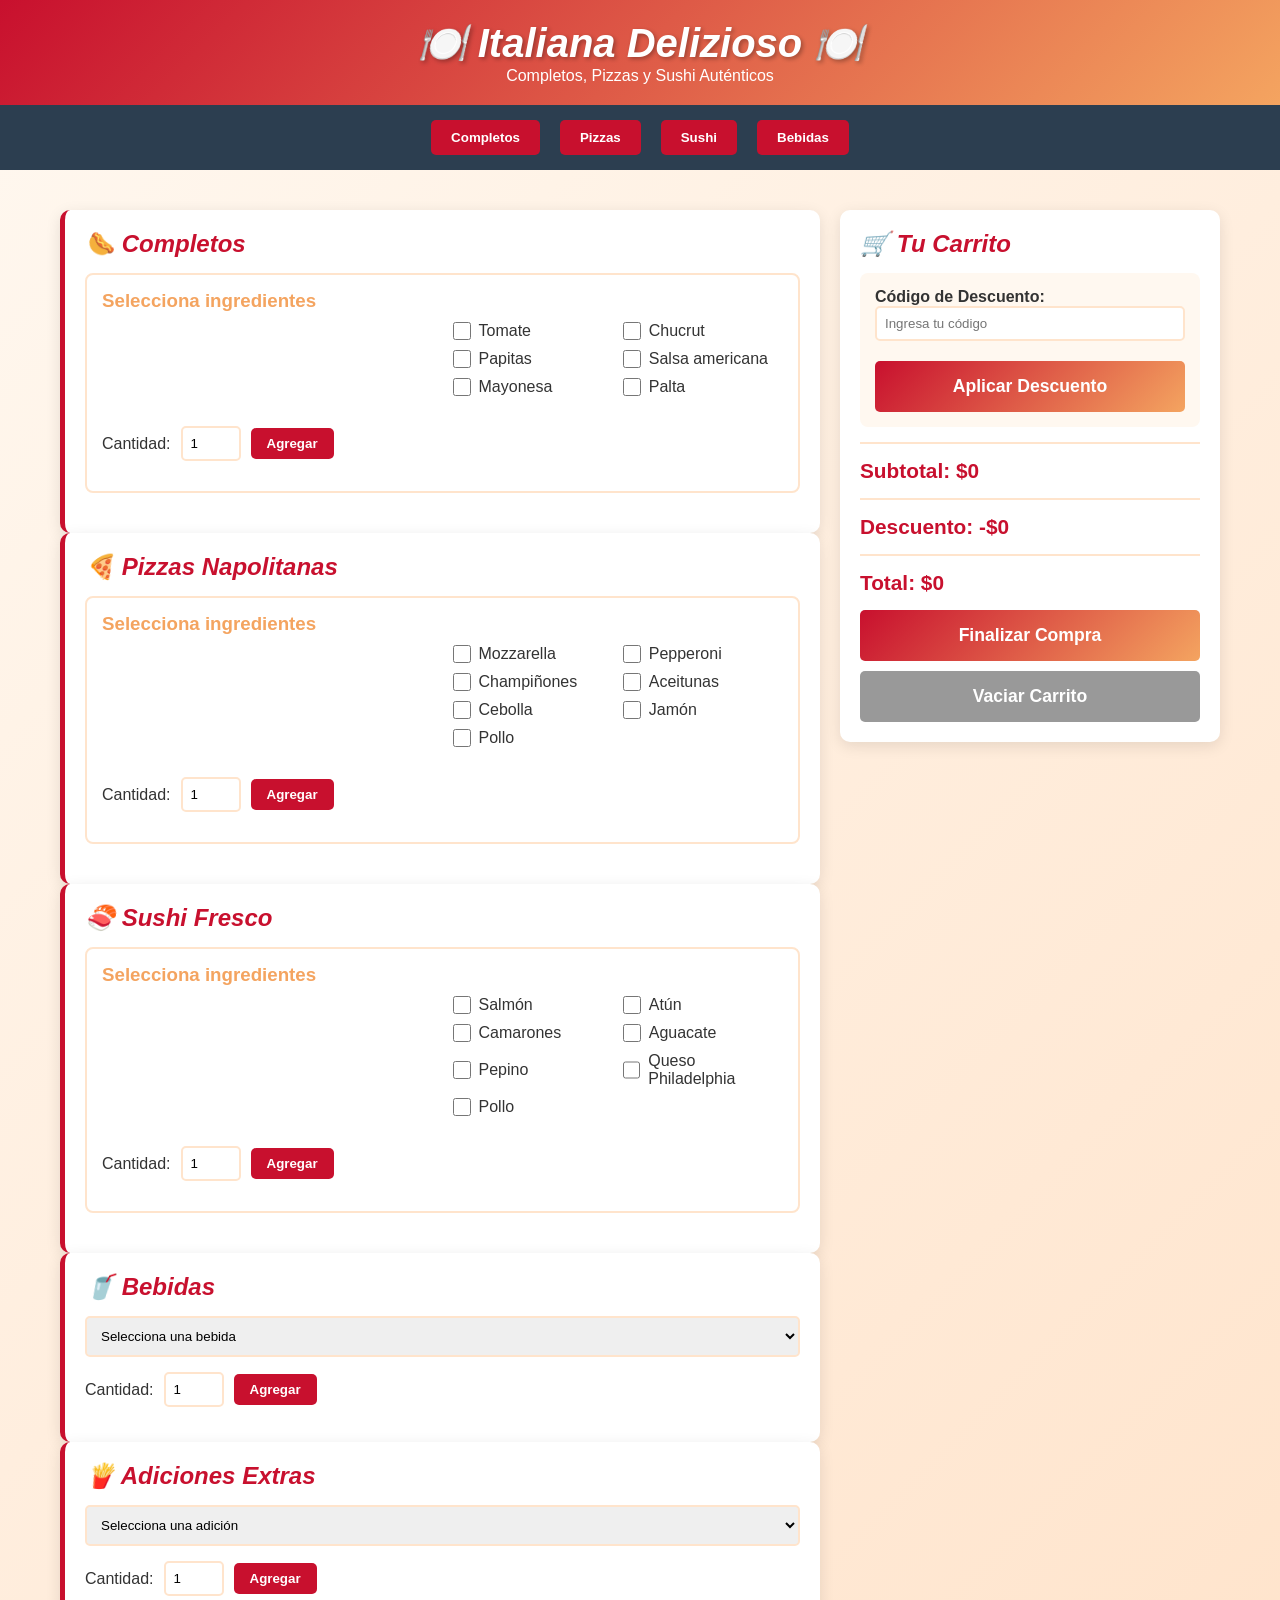
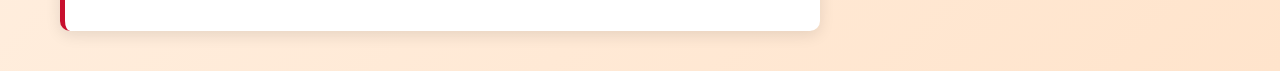
==== commit 5ad80d55: "estilo1" ====
--- a/index.html
+++ b/index.html
@@ -4,7 +4,7 @@
     <meta charset="UTF-8">
     <meta name="viewport" content="width=device-width, initial-scale=1.0">
     <title>La Triple Tentación - Completos, Pizzas y Sushi</title>
-    <link rel="stylesheet" href="css/estilo2.css">
+    <link rel="stylesheet" href="css/estilo1.css">
     <link type="icon" href="img/pizza-steve.ico" rel="icon">
 </head>
 <body>
--- a/css/estilo1.css
+++ b/css/estilo1.css
@@ -0,0 +1,230 @@
+
+* {
+margin: 0;
+padding: 0;
+box-sizing: border-box;
+}
+body {
+font-family: 'Segoe UI', Tahoma, Geneva, Verdana, sans-serif;
+background: linear-gradient(135deg, #fff8f0 0%, #ffe4cc 100%);
+color: #333;
+}
+header {
+background: linear-gradient(135deg, #c8102e 0%, #f4a460 100%);
+padding: 20px;
+color: white;
+text-align: center;
+box-shadow: 0 4px 6px rgba(0,0,0,0.1);
+}
+header h1 {
+font-size: 2.5em;
+font-style: italic;
+text-shadow: 2px 2px 4px rgba(0,0,0,0.3);
+}
+nav {
+background: #2c3e50;
+padding: 15px;
+display: flex;
+justify-content: center;
+gap: 20px;
+flex-wrap: wrap;
+}
+nav button {
+background: #c8102e;
+color: white;
+border: none;
+padding: 10px 20px;
+border-radius: 5px;
+cursor: pointer;
+font-weight: bold;
+transition: all 0.3s;
+}
+nav button:hover {
+background: #f4a460;
+transform: scale(1.05);
+}
+main {
+display: grid;
+grid-template-columns: 2fr 1fr;
+max-width: 1200px;
+margin: 20px auto;
+gap: 20px;
+padding: 20px;
+}
+.section {
+background: white;
+border-radius: 10px;
+padding: 20px;
+box-shadow: 0 4px 15px rgba(0,0,0,0.1);
+border-left: 5px solid #c8102e;
+}
+.section h2 {
+color: #c8102e;
+margin-bottom: 15px;
+font-style: italic;
+}
+.product-group {
+margin-bottom: 20px;
+border: 2px solid #ffe4cc;
+padding: 15px;
+border-radius: 8px;
+}
+.product-group h3 {
+color: #f4a460;
+margin-bottom: 10px;
+}
+.product-content {
+display: grid;
+grid-template-columns: 1fr 1fr;
+gap: 20px;
+align-items: start;
+margin-bottom: 15px;
+}
+.product-photo {
+display: flex;
+flex-direction: column;
+align-items: center;
+gap: 10px;
+}
+.product-photo input[type="file"] {
+padding: 10px;
+border: 2px dashed #f4a460;
+border-radius: 5px;
+cursor: pointer;
+}
+.product-photo img {
+max-width: 100%;
+height: auto;
+border-radius: 8px;
+border: 2px solid #ffe4cc;
+display: none;
+}
+.product-photo img.preview-active {
+display: block;
+}
+.product-details {
+display: flex;
+flex-direction: column;
+gap: 15px;
+}
+.ingredients {
+display: grid;
+grid-template-columns: repeat(auto-fit, minmax(150px, 1fr));
+gap: 10px;
+margin-bottom: 15px;
+}
+.ingredient-item {
+display: flex;
+align-items: center;
+gap: 8px;
+}
+.ingredient-item input[type="checkbox"] {
+cursor: pointer;
+width: 18px;
+height: 18px;
+}
+.quantity-group {
+display: flex;
+align-items: center;
+gap: 10px;
+margin-bottom: 15px;
+}
+.quantity-group input {
+width: 60px;
+padding: 8px;
+border: 2px solid #ffe4cc;
+border-radius: 5px;
+}
+.quantity-group button {
+background: #c8102e;
+color: white;
+border: none;
+padding: 8px 16px;
+border-radius: 5px;
+cursor: pointer;
+font-weight: bold;
+transition: all 0.3s;
+}
+.quantity-group button:hover {
+background: #f4a460;
+}
+.cart {
+background: white;
+border-radius: 10px;
+padding: 20px;
+box-shadow: 0 4px 15px rgba(0,0,0,0.1);
+height: fit-content;
+position: sticky;
+top: 20px;
+}
+.cart h2 {
+color: #c8102e;
+margin-bottom: 15px;
+font-style: italic;
+}
+.cart-item {
+background: #f9f9f9;
+padding: 10px;
+margin-bottom: 10px;
+border-radius: 5px;
+border-left: 3px solid #f4a460;
+display: flex;
+justify-content: space-between;
+align-items: center;
+}
+.cart-total {
+font-size: 1.3em;
+font-weight: bold;
+color: #c8102e;
+margin: 15px 0;
+padding-top: 15px;
+border-top: 2px solid #ffe4cc;
+}
+.discount-section {
+background: #fff8f0;
+padding: 15px;
+border-radius: 8px;
+margin-bottom: 15px;
+}
+.discount-section input {
+width: 100%;
+padding: 8px;
+border: 2px solid #ffe4cc;
+border-radius: 5px;
+margin-bottom: 10px;
+}
+.beverage-select, .addon-select {
+width: 100%;
+padding: 10px;
+border: 2px solid #ffe4cc;
+border-radius: 5px;
+margin-bottom: 15px;
+cursor: pointer;
+}
+.checkout-btn {
+width: 100%;
+background: linear-gradient(135deg, #c8102e 0%, #f4a460 100%);
+color: white;
+border: none;
+padding: 15px;
+border-radius: 5px;
+font-size: 1.1em;
+font-weight: bold;
+cursor: pointer;
+transition: all 0.3s;
+}
+.checkout-btn:hover {
+transform: translateY(-2px);
+box-shadow: 0 6px 15px rgba(200, 16, 46, 0.3);
+}
+@media (max-width: 768px) {
+main {
+grid-template-columns: 1fr;
+}
+.cart {
+position: static;
+}
+header h1 {
+font-size: 1.8em;
+}
+}
